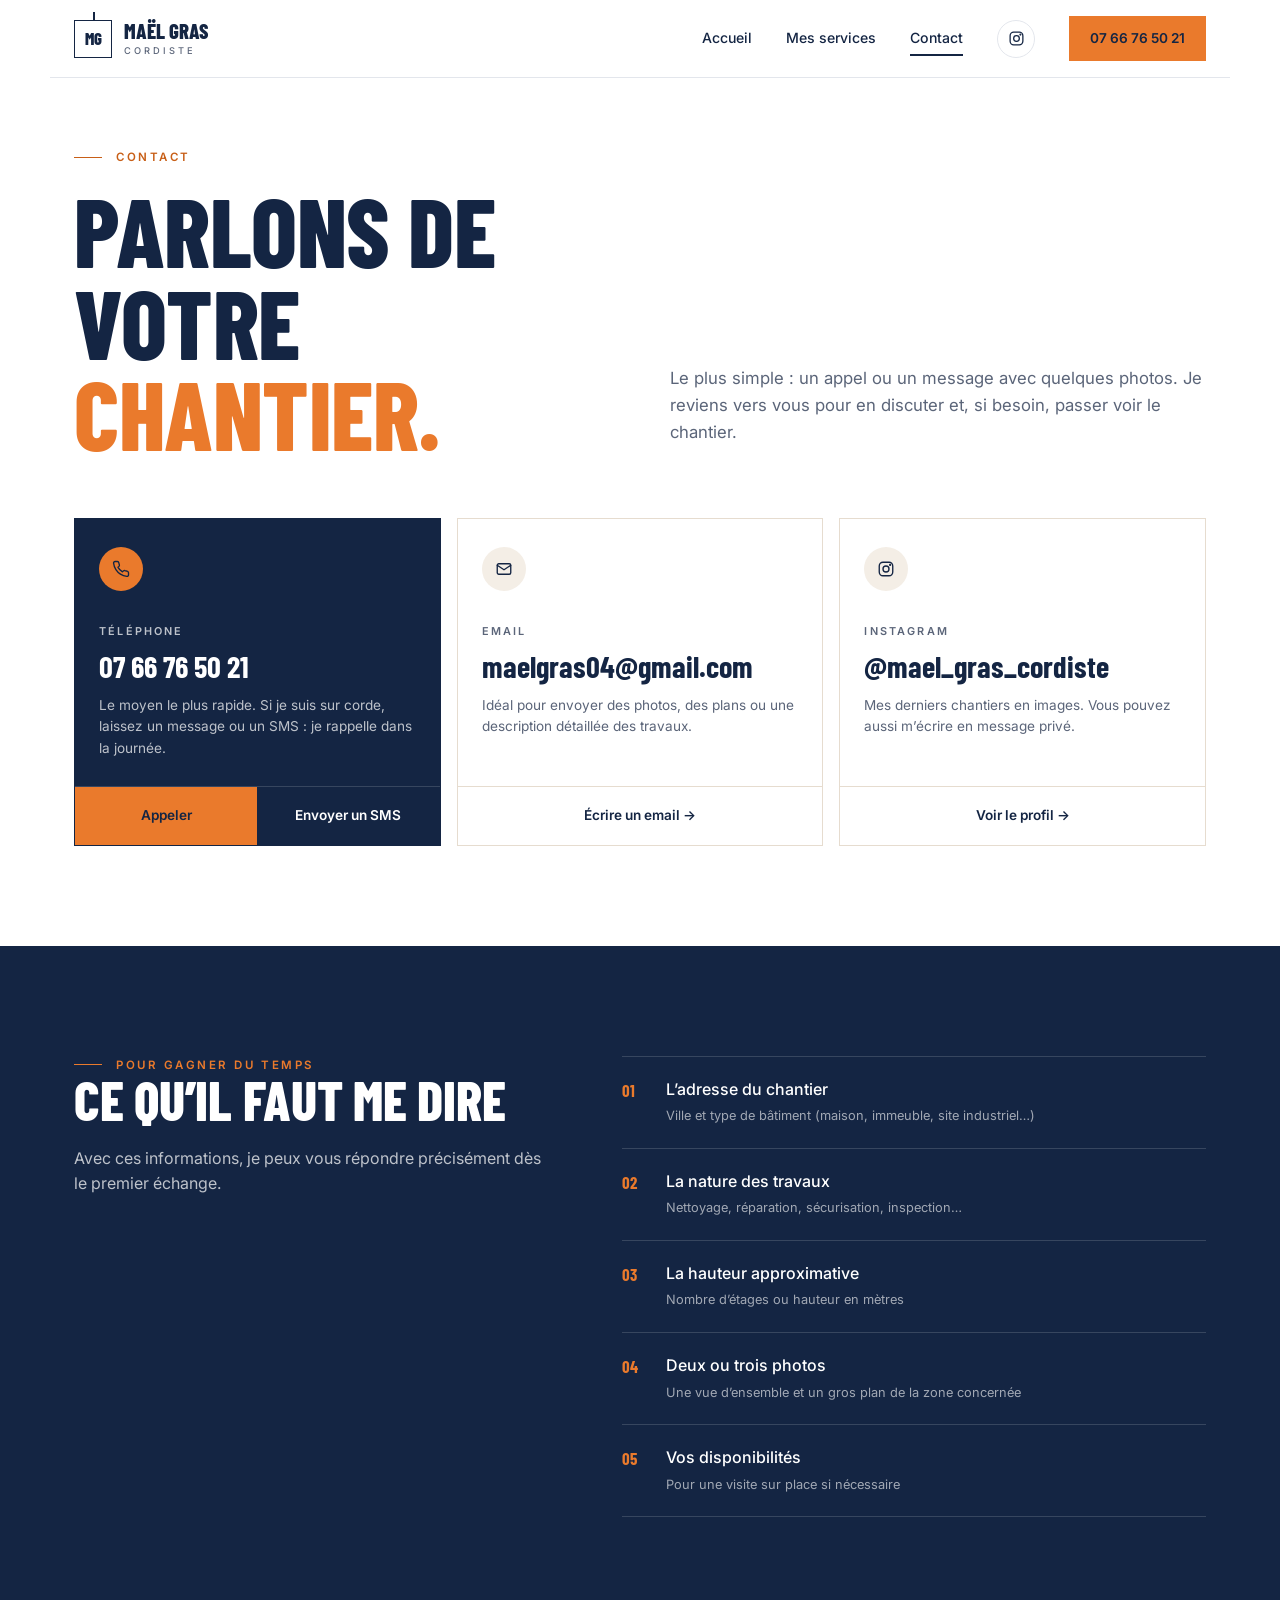
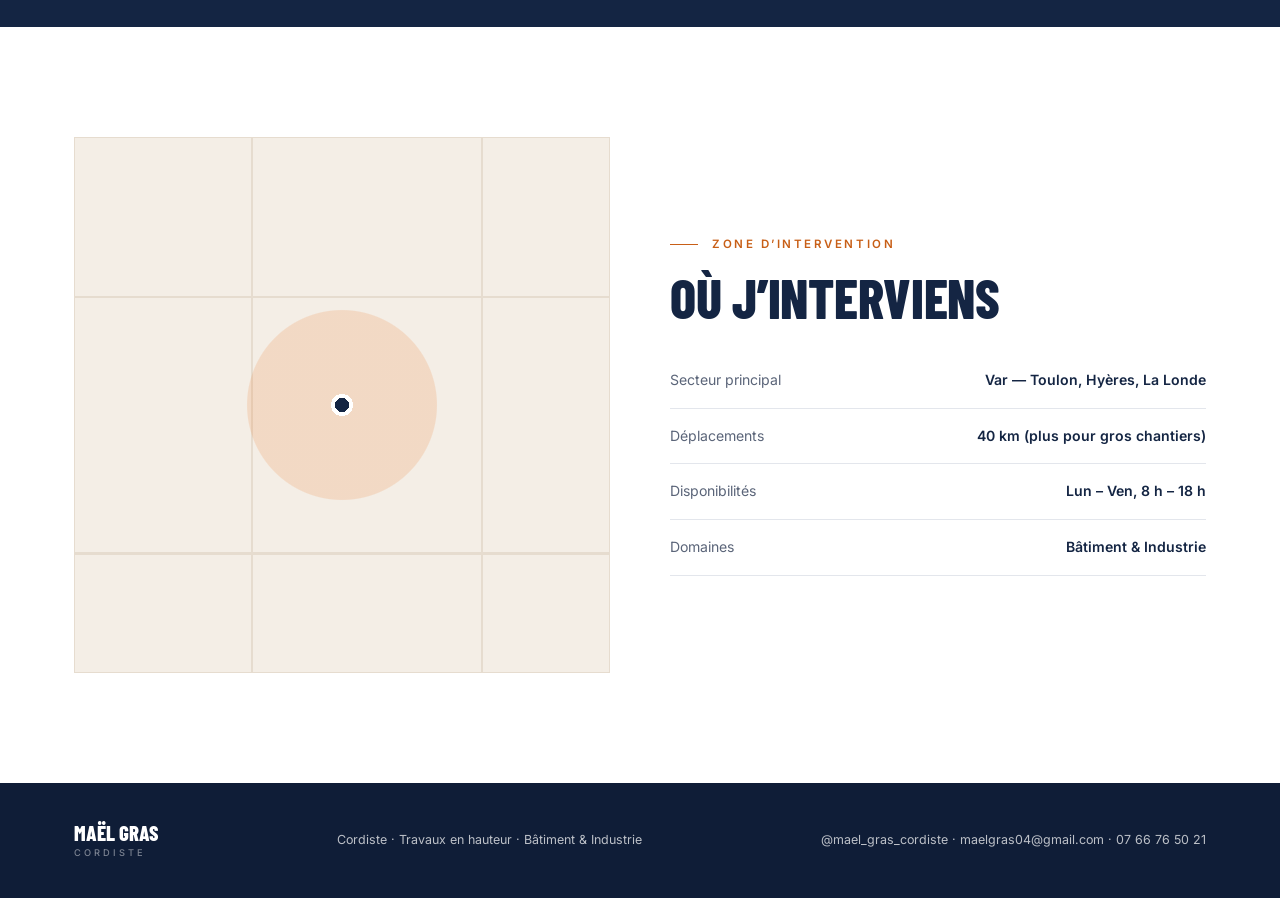
==== contact.html @ ba58cff7 "Site Maël Gras cordiste à partir de la maquette Accueil, 4 pages services, page contact. HTML/CSS/JS" ====
<!doctype html>
<html lang="fr">
<head>
  <meta charset="utf-8">
  <meta name="viewport" content="width=device-width, initial-scale=1">
  <title>Contact — Maël Gras, cordiste</title>
  <meta name="description" content="Contactez Maël Gras, cordiste : 07 66 76 50 21, maelgras04@gmail.com ou Instagram @mael_gras_cordiste. Envoyez quelques photos de votre chantier.">
  <meta name="theme-color" content="#142543">
  <link rel="icon" href="data:image/svg+xml,%3Csvg xmlns='http://www.w3.org/2000/svg' viewBox='0 0 64 64'%3E%3Crect width='64' height='64' fill='%23142543'/%3E%3Ctext x='32' y='43' font-family='Arial' font-weight='700' font-size='28' fill='%23ea7a2c' text-anchor='middle'%3EMG%3C/text%3E%3C/svg%3E">
  <link rel="preconnect" href="https://fonts.googleapis.com">
  <link rel="preconnect" href="https://fonts.gstatic.com" crossorigin>
  <link href="https://fonts.googleapis.com/css2?family=Barlow+Condensed:wght@700;800&amp;family=Inter:wght@400;500;600;700&amp;display=swap" rel="stylesheet">
  <link rel="stylesheet" href="assets/css/style.css">
</head>
<body>

<header class="site-header">
  <div class="wrap">
    <a class="brand" href="index.html" aria-label="Maël Gras, cordiste — accueil">
      <span class="brand-mark">MG</span>
      <span class="brand-name">Maël Gras<small>CORDISTE</small></span>
    </a>
    <button class="menu-toggle" type="button" aria-label="Ouvrir le menu" aria-expanded="false" aria-controls="main-nav"><svg viewBox="0 0 24 24" fill="none" stroke="currentColor" stroke-width="2" stroke-linecap="round" aria-hidden="true"><path d="M4 7h16M4 12h16M4 17h16"/></svg></button>
    <nav class="main-nav" id="main-nav" aria-label="Navigation principale">
      <a class="nav-link" href="index.html">Accueil</a>
      <a class="nav-link" href="index.html#services">Mes services</a>
      <a class="nav-link" href="contact.html" aria-current="page">Contact</a>
      <a class="icon-btn" href="https://www.instagram.com/mael_gras_cordiste/" target="_blank" rel="noopener" aria-label="Instagram @mael_gras_cordiste"><svg viewBox="0 0 24 24" fill="none" stroke="currentColor" stroke-width="1.8" stroke-linecap="round" stroke-linejoin="round" aria-hidden="true"><rect x="3" y="3" width="18" height="18" rx="5"/><circle cx="12" cy="12" r="4"/><circle cx="17.5" cy="6.5" r=".6" fill="currentColor"/></svg></a>
      <a class="btn btn-primary" href="tel:+33766765021">07 66 76 50 21</a>
    </nav>
  </div>
</header>

<main>
  <section class="contact-hero">
    <div class="wrap">
      <div>
        <p class="eyebrow">Contact</p>
        <h1>Parlons de<br>votre<br><span class="accent">chantier.</span></h1>
      </div>
      <p class="lead">Le plus simple : un appel ou un message avec quelques photos. Je reviens vers vous pour en discuter et, si besoin, passer voir le chantier.</p>
    </div>
  </section>

  <div class="wrap contact-cards">
    <article class="contact-card featured">
      <div class="body">
        <span class="ico"><svg viewBox="0 0 24 24" fill="none" stroke="currentColor" stroke-width="1.8" stroke-linecap="round" stroke-linejoin="round" aria-hidden="true"><path d="M22 16.9v3a2 2 0 0 1-2.2 2 19.8 19.8 0 0 1-8.6-3.1 19.5 19.5 0 0 1-6-6A19.8 19.8 0 0 1 2.1 4.2 2 2 0 0 1 4.1 2h3a2 2 0 0 1 2 1.7c.1.9.4 1.8.7 2.7a2 2 0 0 1-.5 2.1L8 9.8a16 16 0 0 0 6 6l1.3-1.3a2 2 0 0 1 2.1-.4c.9.3 1.8.6 2.7.7a2 2 0 0 1 1.7 2z"/></svg></span>
        <span class="label">Téléphone</span>
        <a class="value" href="tel:+33766765021">07 66 76 50 21</a>
        <p>Le moyen le plus rapide. Si je suis sur corde, laissez un message ou un SMS : je rappelle dans la journée.</p>
      </div>
      <div class="actions">
        <a href="tel:+33766765021">Appeler</a>
        <a href="sms:+33766765021">Envoyer un SMS</a>
      </div>
    </article>
    <article class="contact-card">
      <div class="body">
        <span class="ico"><svg viewBox="0 0 24 24" fill="none" stroke="currentColor" stroke-width="1.8" stroke-linecap="round" stroke-linejoin="round" aria-hidden="true"><rect x="3" y="5" width="18" height="14" rx="2"/><path d="m3 7 9 6 9-6"/></svg></span>
        <span class="label">Email</span>
        <a class="value" href="mailto:maelgras04@gmail.com">maelgras04@gmail.com</a>
        <p>Idéal pour envoyer des photos, des plans ou une description détaillée des travaux.</p>
      </div>
      <div class="actions">
        <a href="mailto:maelgras04@gmail.com?subject=Demande%20de%20devis%20cordiste">Écrire un email →</a>
      </div>
    </article>
    <article class="contact-card">
      <div class="body">
        <span class="ico"><svg viewBox="0 0 24 24" fill="none" stroke="currentColor" stroke-width="1.8" stroke-linecap="round" stroke-linejoin="round" aria-hidden="true"><rect x="3" y="3" width="18" height="18" rx="5"/><circle cx="12" cy="12" r="4"/><circle cx="17.5" cy="6.5" r=".6" fill="currentColor"/></svg></span>
        <span class="label">Instagram</span>
        <a class="value" href="https://www.instagram.com/mael_gras_cordiste/" target="_blank" rel="noopener">@mael_gras_cordiste</a>
        <p>Mes derniers chantiers en images. Vous pouvez aussi m’écrire en message privé.</p>
      </div>
      <div class="actions">
        <a href="https://www.instagram.com/mael_gras_cordiste/" target="_blank" rel="noopener">Voir le profil →</a>
      </div>
    </article>
  </div>

  <section class="section bg-navy on-dark">
    <div class="wrap tips">
      <div>
        <p class="eyebrow">Pour gagner du temps</p>
        <h2>Ce qu’il faut me dire</h2>
        <p>Avec ces informations, je peux vous répondre précisément dès le premier échange.</p>
      </div>
      <ol>
          <li><span class="num">01</span><div><strong>L’adresse du chantier</strong><span>Ville et type de bâtiment (maison, immeuble, site industriel…)</span></div></li>
          <li><span class="num">02</span><div><strong>La nature des travaux</strong><span>Nettoyage, réparation, sécurisation, inspection…</span></div></li>
          <li><span class="num">03</span><div><strong>La hauteur approximative</strong><span>Nombre d’étages ou hauteur en mètres</span></div></li>
          <li><span class="num">04</span><div><strong>Deux ou trois photos</strong><span>Une vue d’ensemble et un gros plan de la zone concernée</span></div></li>
          <li><span class="num">05</span><div><strong>Vos disponibilités</strong><span>Pour une visite sur place si nécessaire</span></div></li>
      </ol>
    </div>
  </section>

  <section class="section">
    <div class="wrap zone">
      <div class="map">
        <iframe title="Carte de la zone d’intervention" loading="lazy" referrerpolicy="no-referrer-when-downgrade"
          src="https://maps.google.com/maps?q=Toulon%2C%20Var&amp;z=9&amp;output=embed"></iframe>
      </div>
      <div>
        <p class="eyebrow">Zone d’intervention</p>
        <h2>Où j’interviens</h2>
        <dl>
          <div><dt>Secteur principal</dt><dd>Var — Toulon, Hyères, La Londe</dd></div>
          <div><dt>Déplacements</dt><dd>40 km (plus pour gros chantiers)</dd></div>
          <div><dt>Disponibilités</dt><dd>Lun – Ven, 8 h – 18 h</dd></div>
          <div><dt>Domaines</dt><dd>Bâtiment &amp; Industrie</dd></div>
        </dl>
      </div>
    </div>
  </section>
</main>

<footer class="site-footer">
  <div class="wrap">
    <a class="brand-name" href="index.html" style="text-decoration:none">Maël Gras<small>CORDISTE</small></a>
    <span>Cordiste · Travaux en hauteur · Bâtiment &amp; Industrie</span>
    <span>
      <a href="https://www.instagram.com/mael_gras_cordiste/" target="_blank" rel="noopener">@mael_gras_cordiste</a> ·
      <a href="mailto:maelgras04@gmail.com">maelgras04@gmail.com</a> ·
      <a href="tel:+33766765021">07 66 76 50 21</a>
    </span>
  </div>
</footer>

<script src="assets/js/main.js"></script>
</body>
</html>
---- assets/css/style.css ----
/* ==========================================================
   Maël Gras — Cordiste
   Feuille de style commune à toutes les pages
   ========================================================== */

:root {
  --navy: #142543;
  --navy-2: #1a2e50;
  --navy-3: #0f1d37;
  --orange: #ea7a2c;
  --orange-dark: #c85f17;
  --beige: #f4eee6;
  --beige-line: #e6dccf;
  --white: #ffffff;
  --text: #142543;
  --muted: #5b6579;
  --line: #e3e6ec;

  --font-title: "Barlow Condensed", "Arial Narrow", sans-serif;
  --font-body: "Inter", system-ui, -apple-system, "Segoe UI", Roboto, Arial, sans-serif;

  --wrap: 1180px;
  --gutter: 24px;
}

*, *::before, *::after { box-sizing: border-box; }

html { scroll-behavior: smooth; }

body {
  margin: 0;
  font-family: var(--font-body);
  font-size: 16px;
  line-height: 1.6;
  color: var(--text);
  background: var(--white);
  -webkit-font-smoothing: antialiased;
}

img { max-width: 100%; display: block; }
a { color: inherit; }

.wrap {
  max-width: var(--wrap);
  margin: 0 auto;
  padding: 0 var(--gutter);
}

/* ---------- Typo ---------- */

.display,
h1, h2, h3 {
  font-family: var(--font-title);
  font-weight: 800;
  text-transform: uppercase;
  line-height: 0.95;
  letter-spacing: -0.005em;
  margin: 0;
  color: var(--navy);
}

h1 { font-size: clamp(3rem, 7.5vw, 6.2rem); }
h2 { font-size: clamp(2.2rem, 4.6vw, 3.4rem); }
h3 { font-size: 1.45rem; font-weight: 700; line-height: 1.1; }

.accent { color: var(--orange); }

.eyebrow {
  display: flex;
  align-items: center;
  gap: 14px;
  margin: 0 0 18px;
  font-size: 0.72rem;
  font-weight: 600;
  letter-spacing: 0.22em;
  text-transform: uppercase;
  color: var(--orange-dark);
}
.eyebrow::before {
  content: "";
  width: 28px;
  height: 1px;
  background: currentColor;
}
.eyebrow.center { justify-content: center; }
.on-dark .eyebrow { color: var(--orange); }

.lead {
  font-size: 1.05rem;
  color: var(--muted);
  max-width: 34em;
}

/* ---------- Boutons ---------- */

.btn {
  display: inline-flex;
  align-items: center;
  justify-content: center;
  gap: 10px;
  padding: 15px 26px;
  font-family: var(--font-body);
  font-size: 0.9rem;
  font-weight: 600;
  text-decoration: none;
  border: 1.5px solid transparent;
  cursor: pointer;
  transition: background .2s, color .2s, border-color .2s, transform .2s;
}
.btn:hover { transform: translateY(-1px); }
.btn svg { width: 16px; height: 16px; flex: none; }

.btn-primary { background: var(--orange); color: var(--navy); }
.btn-primary:hover { background: var(--orange-dark); color: var(--white); }

.btn-outline { border-color: var(--navy); color: var(--navy); background: transparent; }
.btn-outline:hover { background: var(--navy); color: var(--white); }

.btn-navy { background: var(--navy); color: var(--white); }
.btn-navy:hover { background: var(--navy-3); }

.btn-row { display: flex; flex-wrap: wrap; gap: 14px; }

/* ---------- En-tête ---------- */

.site-header {
  position: sticky;
  top: 0;
  z-index: 50;
  background: rgba(255, 255, 255, 0.96);
  backdrop-filter: blur(8px);
}
.site-header .wrap {
  display: flex;
  align-items: center;
  justify-content: space-between;
  gap: 24px;
  height: 78px;
  border-bottom: 1px solid var(--line);
}

.brand {
  display: flex;
  align-items: center;
  gap: 12px;
  text-decoration: none;
}
.brand-mark {
  position: relative;
  display: grid;
  place-items: center;
  width: 38px;
  height: 38px;
  border: 1.5px solid var(--navy);
  font-family: var(--font-title);
  font-weight: 800;
  font-size: 1.05rem;
  color: var(--navy);
}
.brand-mark::before { /* la corde */
  content: "";
  position: absolute;
  top: -9px;
  left: 50%;
  width: 1.5px;
  height: 9px;
  background: var(--navy);
}
.brand-name {
  display: flex;
  flex-direction: column;
  font-family: var(--font-title);
  font-weight: 800;
  font-size: 1.3rem;
  line-height: 1;
  text-transform: uppercase;
  color: var(--navy);
}
.brand-name small {
  font-family: var(--font-body);
  font-size: 0.58rem;
  font-weight: 500;
  letter-spacing: 0.32em;
  color: var(--muted);
  margin-top: 4px;
}

.main-nav {
  display: flex;
  align-items: center;
  gap: 34px;
}
.main-nav a.nav-link {
  position: relative;
  font-size: 0.88rem;
  font-weight: 500;
  text-decoration: none;
  padding: 6px 0;
}
.main-nav a.nav-link::after {
  content: "";
  position: absolute;
  left: 0; right: 0; bottom: 0;
  height: 1.5px;
  background: var(--navy);
  transform: scaleX(0);
  transition: transform .2s;
}
.main-nav a.nav-link:hover::after,
.main-nav a.nav-link[aria-current="page"]::after { transform: scaleX(1); }

.icon-btn {
  display: grid;
  place-items: center;
  width: 38px;
  height: 38px;
  border: 1px solid var(--line);
  border-radius: 50%;
  color: var(--navy);
  transition: background .2s, color .2s;
}
.icon-btn:hover { background: var(--navy); color: var(--white); }
.icon-btn svg { width: 17px; height: 17px; }

.main-nav .btn { padding: 11px 20px; font-size: 0.85rem; }

.menu-toggle {
  display: none;
  width: 44px;
  height: 44px;
  border: 1px solid var(--line);
  background: var(--white);
  cursor: pointer;
  color: var(--navy);
}
.menu-toggle svg { width: 22px; height: 22px; }

/* ---------- Sections ---------- */

.section { padding: 110px 0; }
.section.tight { padding: 80px 0; }
.bg-beige { background: var(--beige); }
.bg-navy { background: var(--navy); color: var(--white); }
.bg-navy h2, .bg-navy h3 { color: var(--white); }
.bg-orange { background: var(--orange); }

.section-head {
  display: flex;
  align-items: flex-end;
  justify-content: space-between;
  gap: 32px;
  flex-wrap: wrap;
  margin-bottom: 52px;
}
.section-head p:not(.eyebrow) { margin: 0; max-width: 22em; color: var(--muted); }

.note {
  font-size: 0.72rem;
  font-weight: 600;
  color: var(--orange-dark);
}

/* ---------- Photos / emplacements ---------- */

.media {
  position: relative;
  overflow: hidden;
  background:
    repeating-linear-gradient(135deg, rgba(255,255,255,.035) 0 2px, transparent 2px 22px),
    var(--navy-2);
}
.media img {
  width: 100%;
  height: 100%;
  object-fit: cover;
}
.media.sunset {
  background:
    repeating-linear-gradient(135deg, rgba(255,255,255,.035) 0 2px, transparent 2px 22px),
    linear-gradient(170deg, #172947 0%, #2c3f63 40%, #9b7a7a 66%, #ea7a2c 100%);
}
.media .tag {
  position: absolute;
  left: 14px;
  bottom: 14px;
  padding: 6px 10px;
  background: rgba(15, 29, 55, 0.88);
  color: var(--white);
  font-size: 0.62rem;
  font-weight: 600;
  letter-spacing: 0.18em;
  text-transform: uppercase;
}
.media.sunset .tag { background: rgba(120, 60, 20, 0.75); }

/* ---------- Accueil : hero ---------- */

.hero { padding: 70px 0 100px; }
.hero .wrap {
  display: grid;
  grid-template-columns: 1.15fr 0.85fr;
  gap: 60px;
  align-items: center;
}
.hero h1 { margin-bottom: 28px; }
.hero .lead { margin: 0 0 36px; }
.hero .media { aspect-ratio: 4 / 5; }

.proofs {
  display: grid;
  grid-template-columns: repeat(3, auto);
  justify-content: start;
  gap: 48px;
  margin-top: 40px;
  padding-top: 26px;
  border-top: 1px solid var(--beige-line);
}
.proofs strong {
  display: block;
  font-family: var(--font-title);
  font-weight: 700;
  font-size: 1.25rem;
  line-height: 1;
}
.proofs span { font-size: 0.75rem; color: var(--muted); }

/* ---------- Accueil : cartes services ---------- */

.services-grid {
  display: grid;
  grid-template-columns: repeat(4, 1fr);
  gap: 18px;
}
.service-card {
  display: flex;
  flex-direction: column;
  background: var(--white);
  text-decoration: none;
  transition: transform .25s, box-shadow .25s;
}
.service-card:hover {
  transform: translateY(-4px);
  box-shadow: 0 18px 40px rgba(20, 37, 67, 0.12);
}
.service-card .media { aspect-ratio: 1 / 1.08; }
.service-card .body {
  display: flex;
  flex-direction: column;
  flex: 1;
  padding: 26px 22px 22px;
}
.num {
  font-family: var(--font-title);
  font-weight: 700;
  font-size: 0.95rem;
  color: var(--orange-dark);
  margin-bottom: 10px;
}
.service-card h3 { margin-bottom: 12px; }
.service-card p { margin: 0 0 24px; font-size: 0.85rem; color: var(--muted); line-height: 1.55; }
.service-card .more {
  margin-top: auto;
  padding-top: 16px;
  border-top: 1px solid var(--line);
  font-size: 0.82rem;
  font-weight: 600;
}
.service-card:hover .more { color: var(--orange-dark); }

/* ---------- Accueil : avis (bandeau défilant) ---------- */

.reviews-head {
  display: flex;
  align-items: center;
  justify-content: space-between;
  gap: 24px;
  flex-wrap: wrap;
  margin-bottom: 48px;
}
.marquee {
  overflow: hidden;
  -webkit-mask-image: linear-gradient(90deg, transparent, #000 6%, #000 94%, transparent);
          mask-image: linear-gradient(90deg, transparent, #000 6%, #000 94%, transparent);
}
.marquee-track {
  display: flex;
  gap: 24px;
  width: max-content;
  animation: marquee 45s linear infinite;
}
.marquee:hover .marquee-track,
.marquee:focus-within .marquee-track { animation-play-state: paused; }
@keyframes marquee {
  to { transform: translateX(calc(-50% - 12px)); }
}
.review {
  margin: 0;
  width: 380px;
  flex: none;
  padding: 30px 28px;
  background: var(--navy-2);
  border: 1px solid rgba(255, 255, 255, 0.08);
}
.stars { color: var(--orange); letter-spacing: 3px; font-size: 0.95rem; }
.review blockquote {
  margin: 14px 0 22px;
  font-size: 0.95rem;
  line-height: 1.6;
  color: rgba(255, 255, 255, 0.92);
}
.review footer {
  display: flex;
  align-items: center;
  gap: 12px;
  font-size: 0.78rem;
  color: rgba(255, 255, 255, 0.6);
}
.avatar {
  width: 34px;
  height: 34px;
  border-radius: 50%;
  background: #2b4170;
  display: grid;
  place-items: center;
  font-weight: 600;
  color: var(--white);
  font-size: 0.8rem;
}

/* ---------- Bloc CTA centré ---------- */

.cta-center { text-align: center; }
.cta-center h2 { font-size: clamp(2.6rem, 6vw, 4.6rem); margin-bottom: 22px; }
.cta-center p { margin: 0 auto 36px; max-width: 30em; color: var(--muted); }
.cta-center .btn-row { justify-content: center; }

/* ---------- Pages services ---------- */

.breadcrumb {
  padding: 18px 0 0;
  font-size: 0.75rem;
  color: var(--muted);
}
.breadcrumb a { text-decoration: none; }
.breadcrumb a:hover { text-decoration: underline; }
.breadcrumb strong { color: var(--navy); font-weight: 600; }

.service-hero { padding: 40px 0 90px; }
.service-hero .wrap {
  display: grid;
  grid-template-columns: 1fr 1fr;
  gap: 60px;
  align-items: center;
}
.service-hero .kicker {
  font-family: var(--font-title);
  font-weight: 700;
  font-size: 1.05rem;
  color: var(--orange-dark);
  margin-bottom: 18px;
}
.service-hero h1 { font-size: clamp(3rem, 6.4vw, 5.2rem); margin-bottom: 26px; }
.service-hero .lead { margin: 0 0 34px; }
.service-hero .media { aspect-ratio: 1 / 1.1; }

.checklist {
  display: grid;
  grid-template-columns: repeat(3, 1fr);
  margin: 0;
  padding: 0;
  list-style: none;
  background: var(--white);
  border: 1px solid var(--beige-line);
}
.checklist li {
  display: flex;
  align-items: center;
  gap: 14px;
  padding: 22px 24px;
  font-size: 0.9rem;
  font-weight: 500;
  border-bottom: 1px solid var(--beige-line);
}
.checklist li:nth-last-child(-n+3) { border-bottom: 0; }
.check {
  flex: none;
  display: grid;
  place-items: center;
  width: 22px;
  height: 22px;
  border-radius: 50%;
  background: var(--orange);
  color: var(--navy);
}
.check svg { width: 12px; height: 12px; }

.steps {
  display: grid;
  grid-template-columns: repeat(4, 1fr);
  gap: 20px;
  margin: 0;
  padding: 0;
  list-style: none;
}
.steps li {
  padding-top: 22px;
  border-top: 1px solid rgba(255, 255, 255, 0.18);
}
.steps li:first-child { border-top: 2px solid var(--orange); }
.steps .num { color: var(--orange); }
.steps h3 { font-size: 1.3rem; margin-bottom: 10px; }
.steps p { margin: 0; font-size: 0.85rem; color: rgba(255, 255, 255, 0.7); }

.gallery {
  display: grid;
  grid-template-columns: 2fr 1fr 1fr;
  grid-template-rows: 1fr 1fr;
  gap: 10px;
  aspect-ratio: 2 / 1;
}
.gallery .media { cursor: zoom-in; border: 0; padding: 0; width: 100%; height: 100%; }
.gallery .media:focus-visible { outline: 3px solid var(--orange); outline-offset: 2px; }
.gallery .main { grid-row: 1 / 3; }
.gallery .before-after {
  grid-column: 2 / 4;
  display: grid;
  grid-template-columns: 1fr 1fr;
}
.gallery .before-after .media.before { background-color: #34445f; }

.cta-band { padding: 60px 0; }
.cta-band .wrap {
  display: flex;
  align-items: center;
  justify-content: space-between;
  gap: 24px;
  flex-wrap: wrap;
}
.cta-band h2 { font-size: clamp(2rem, 4.4vw, 3.2rem); }
.cta-band .btn-outline { border-color: var(--navy); }

.other-services {
  display: grid;
  grid-template-columns: repeat(3, 1fr);
  gap: 16px;
}
.other-services a {
  display: flex;
  align-items: center;
  justify-content: space-between;
  gap: 16px;
  padding: 26px 24px;
  border: 1px solid var(--beige-line);
  font-family: var(--font-title);
  font-weight: 700;
  font-size: 1.3rem;
  text-transform: uppercase;
  line-height: 1.05;
  text-decoration: none;
  transition: background .2s, color .2s, border-color .2s;
}
.other-services a:hover { background: var(--navy); color: var(--white); border-color: var(--navy); }

/* ---------- Page contact ---------- */

.contact-hero { padding: 70px 0 60px; }
.contact-hero .wrap {
  display: grid;
  grid-template-columns: 1fr 1fr;
  gap: 60px;
  align-items: end;
}
.contact-hero .lead { margin: 0 0 12px; }

.contact-cards {
  display: grid;
  grid-template-columns: repeat(3, 1fr);
  gap: 16px;
  padding-bottom: 100px;
}
.contact-card {
  display: flex;
  flex-direction: column;
  border: 1px solid var(--beige-line);
}
.contact-card .body { padding: 28px 24px 26px; flex: 1; }
.contact-card .ico {
  display: grid;
  place-items: center;
  width: 44px;
  height: 44px;
  margin-bottom: 26px;
  border-radius: 50%;
  background: var(--beige);
  color: var(--navy);
}
.contact-card .ico svg { width: 18px; height: 18px; }
.contact-card .label {
  font-size: 0.68rem;
  font-weight: 600;
  letter-spacing: 0.2em;
  text-transform: uppercase;
  color: var(--muted);
}
.contact-card .value {
  display: block;
  margin: 8px 0 12px;
  font-family: var(--font-title);
  font-weight: 700;
  font-size: 1.9rem;
  line-height: 1.05;
  text-decoration: none;
  overflow-wrap: anywhere;
}
.contact-card p { margin: 0; font-size: 0.85rem; color: var(--muted); }
.contact-card .actions {
  display: flex;
  border-top: 1px solid var(--beige-line);
}
.contact-card .actions a {
  flex: 1;
  padding: 18px 12px;
  text-align: center;
  font-size: 0.85rem;
  font-weight: 600;
  text-decoration: none;
  transition: background .2s, color .2s;
}
.contact-card .actions a:hover { background: var(--beige); }

.contact-card.featured { background: var(--navy); border-color: var(--navy); color: var(--white); }
.contact-card.featured .ico { background: var(--orange); }
.contact-card.featured .label,
.contact-card.featured p { color: rgba(255, 255, 255, 0.72); }
.contact-card.featured .actions { border-top-color: rgba(255, 255, 255, 0.15); }
.contact-card.featured .actions a:first-child { background: var(--orange); color: var(--navy); }
.contact-card.featured .actions a:first-child:hover { background: var(--orange-dark); color: var(--white); }
.contact-card.featured .actions a:last-child:hover { background: var(--navy-3); }

.tips {
  display: grid;
  grid-template-columns: 0.8fr 1fr;
  gap: 80px;
}
.tips h2 { margin-bottom: 20px; }
.tips > div > p { margin: 0; color: rgba(255, 255, 255, 0.72); }
.tips ol { margin: 0; padding: 0; list-style: none; border-top: 1px solid rgba(255, 255, 255, 0.15); }
.tips li {
  display: grid;
  grid-template-columns: 44px 1fr;
  padding: 20px 0;
  border-bottom: 1px solid rgba(255, 255, 255, 0.15);
}
.tips li .num { margin: 0; color: var(--orange); font-size: 1.05rem; }
.tips li strong { display: block; font-weight: 500; }
.tips li span { font-size: 0.8rem; color: rgba(255, 255, 255, 0.6); }

.zone {
  display: grid;
  grid-template-columns: 1fr 1fr;
  gap: 60px;
  align-items: center;
}
.map {
  position: relative;
  aspect-ratio: 1 / 1;
  background:
    radial-gradient(circle at 50% 50%, var(--navy) 0 7px, #fff 7px 11px, transparent 11px),
    radial-gradient(circle at 50% 50%, rgba(234,122,44,.18) 0 25%, transparent 25.3%),
    linear-gradient(90deg, transparent 33%, var(--beige-line) 33% 33.4%, transparent 33.4% 76%, var(--beige-line) 76% 76.4%, transparent 76.4%),
    linear-gradient(0deg, transparent 22%, var(--beige-line) 22% 22.4%, transparent 22.4% 70%, var(--beige-line) 70% 70.4%, transparent 70.4%),
    var(--beige);
  border: 1px solid var(--beige-line);
  overflow: hidden;
}
.map iframe {
  position: absolute;
  inset: 0;
  width: 100%;
  height: 100%;
  border: 0;
  filter: saturate(0.6);
}
.zone h2 { margin-bottom: 30px; }
.zone dl { margin: 0; }
.zone dl div {
  display: flex;
  justify-content: space-between;
  gap: 20px;
  padding: 16px 0;
  border-bottom: 1px solid var(--line);
  font-size: 0.88rem;
}
.zone dt { color: var(--muted); }
.zone dd { margin: 0; font-weight: 600; text-align: right; }

/* ---------- Pied de page ---------- */

.site-footer { background: var(--navy-3); color: rgba(255, 255, 255, 0.72); padding: 40px 0; }
.site-footer .wrap {
  display: flex;
  align-items: center;
  justify-content: space-between;
  gap: 24px;
  flex-wrap: wrap;
  font-size: 0.78rem;
}
.site-footer .brand-name { color: var(--white); }
.site-footer .brand-name small { color: rgba(255, 255, 255, 0.45); }
.site-footer a { text-decoration: none; }
.site-footer a:hover { color: var(--white); text-decoration: underline; }

/* ---------- Visionneuse plein écran ---------- */

.lightbox {
  position: fixed;
  inset: 0;
  z-index: 100;
  display: none;
  align-items: center;
  justify-content: center;
  padding: 40px;
  background: rgba(10, 18, 34, 0.94);
}
.lightbox.open { display: flex; }
.lightbox-stage {
  width: min(1100px, 100%);
  aspect-ratio: 3 / 2;
  max-height: 85vh;
}
.lightbox-stage .media { width: 100%; height: 100%; }
.lightbox-stage img { width: 100%; height: 100%; object-fit: contain; background: #000; }
.lightbox-close {
  position: absolute;
  top: 18px;
  right: 18px;
  width: 46px;
  height: 46px;
  border: 1px solid rgba(255, 255, 255, 0.3);
  border-radius: 50%;
  background: transparent;
  color: var(--white);
  font-size: 1.6rem;
  line-height: 1;
  cursor: pointer;
}

/* ---------- Responsive ---------- */

@media (max-width: 1024px) {
  .services-grid { grid-template-columns: repeat(2, 1fr); }
  .steps { grid-template-columns: repeat(2, 1fr); row-gap: 36px; }
}

@media (max-width: 860px) {
  :root { --gutter: 20px; }
  .section { padding: 80px 0; }

  .menu-toggle { display: grid; place-items: center; }
  .main-nav {
    position: absolute;
    top: 78px;
    left: 0;
    right: 0;
    flex-direction: column;
    align-items: stretch;
    gap: 0;
    padding: 8px var(--gutter) 24px;
    background: var(--white);
    border-bottom: 1px solid var(--line);
    box-shadow: 0 20px 30px rgba(20, 37, 67, 0.08);
    display: none;
  }
  .main-nav.open { display: flex; }
  .main-nav a.nav-link { padding: 14px 0; border-bottom: 1px solid var(--line); }
  .main-nav a.nav-link::after { display: none; }
  .main-nav .icon-btn { margin: 16px 0; }
  .main-nav .btn { padding: 15px 20px; }

  .hero .wrap,
  .service-hero .wrap,
  .contact-hero .wrap,
  .tips,
  .zone { grid-template-columns: 1fr; gap: 40px; }
  .hero .media { aspect-ratio: 4 / 3; }
  .service-hero .media { aspect-ratio: 4 / 3; }

  .checklist { grid-template-columns: 1fr 1fr; }
  .checklist li:nth-last-child(-n+3) { border-bottom: 1px solid var(--beige-line); }
  .checklist li:nth-last-child(-n+2) { border-bottom: 0; }

  .gallery {
    grid-template-columns: 1fr 1fr;
    grid-template-rows: none;
    aspect-ratio: auto;
  }
  .gallery .main { grid-row: auto; grid-column: 1 / 3; aspect-ratio: 4 / 3; }
  .gallery > .media:not(.main) { aspect-ratio: 1 / 1; }
  .gallery .before-after { grid-column: 1 / 3; aspect-ratio: 2 / 1; }

  .other-services,
  .contact-cards { grid-template-columns: 1fr; }
}

@media (max-width: 560px) {
  .services-grid,
  .steps,
  .checklist { grid-template-columns: 1fr; }
  .service-card .media { aspect-ratio: 16 / 10; }
  .checklist li { border-bottom: 1px solid var(--beige-line) !important; }
  .checklist li:last-child { border-bottom: 0 !important; }
  .proofs { grid-template-columns: 1fr 1fr; gap: 22px; }
  .review { width: 300px; }
  .btn-row .btn { flex: 1 1 auto; }
  .site-footer .wrap { flex-direction: column; align-items: flex-start; }
  .lightbox { padding: 16px; }
}

@media (prefers-reduced-motion: reduce) {
  html { scroll-behavior: auto; }
  .marquee-track { animation: none; }
  .marquee { overflow-x: auto; }
}
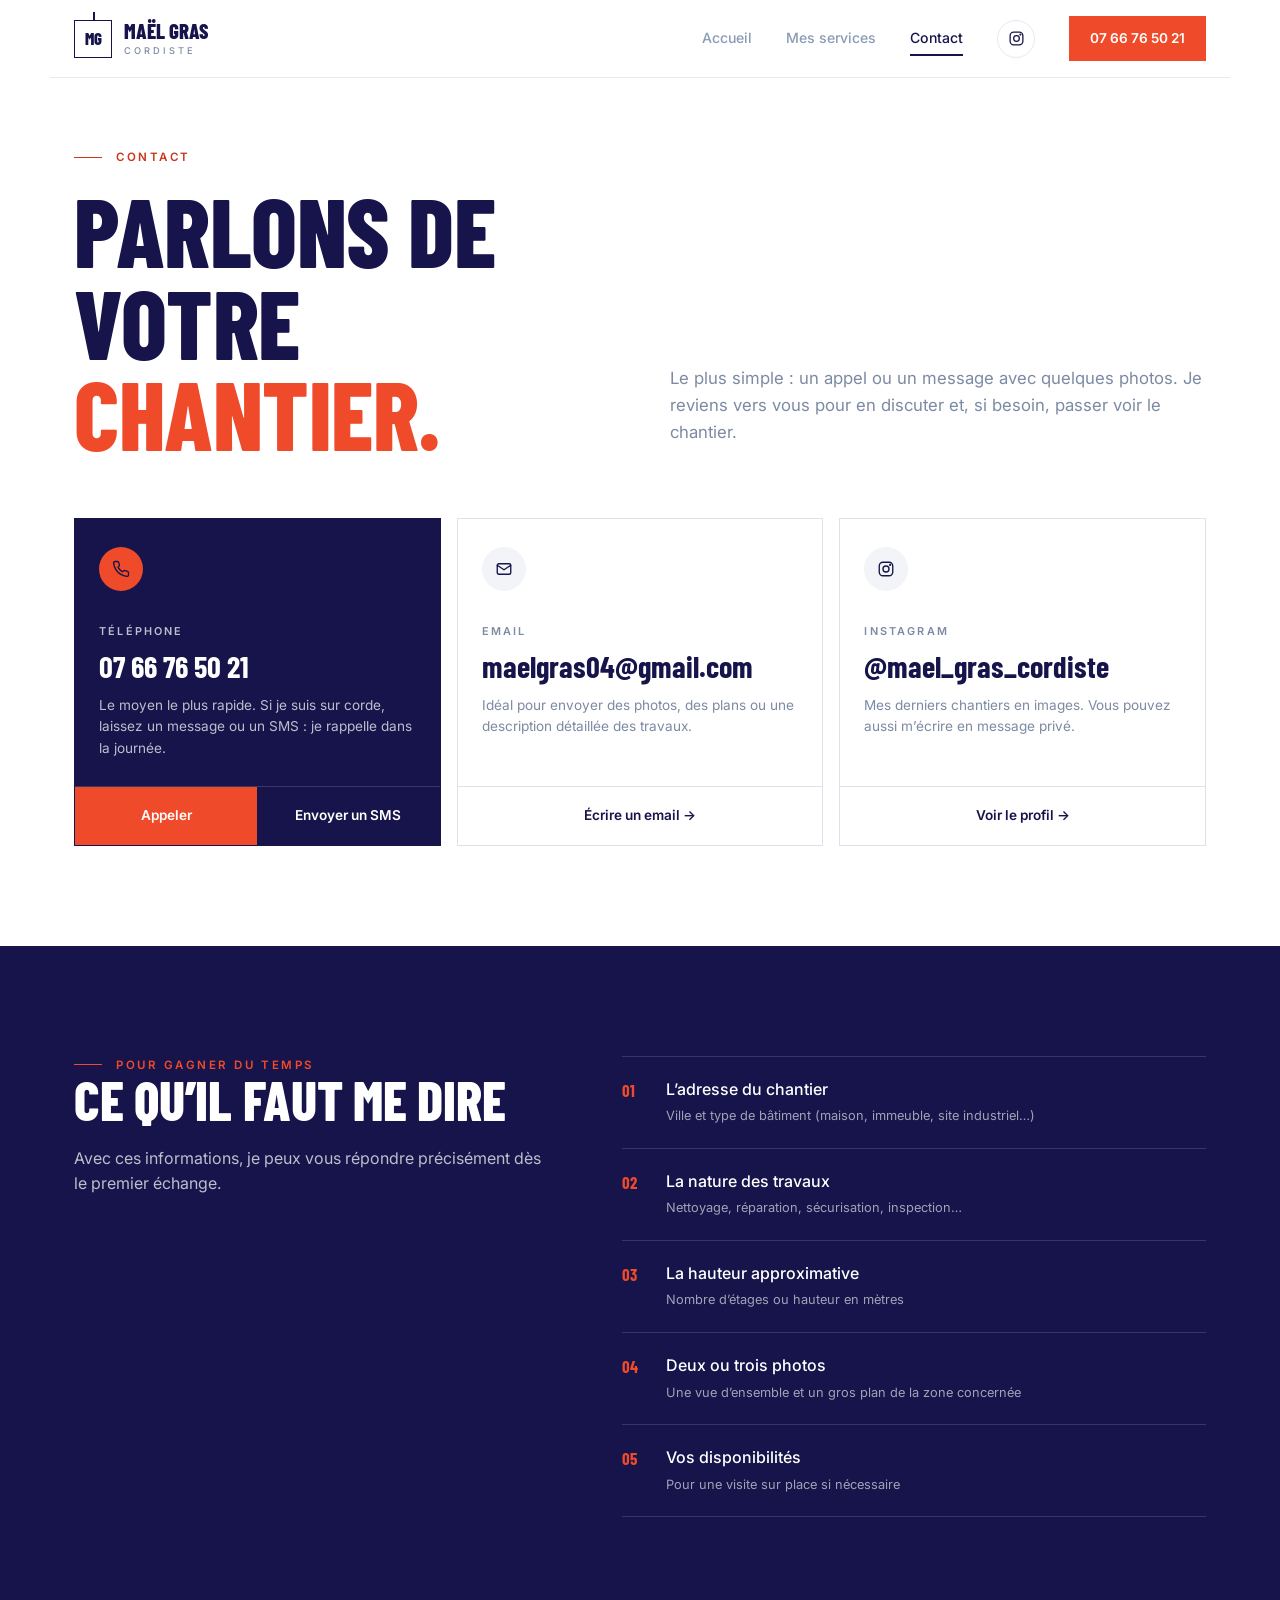
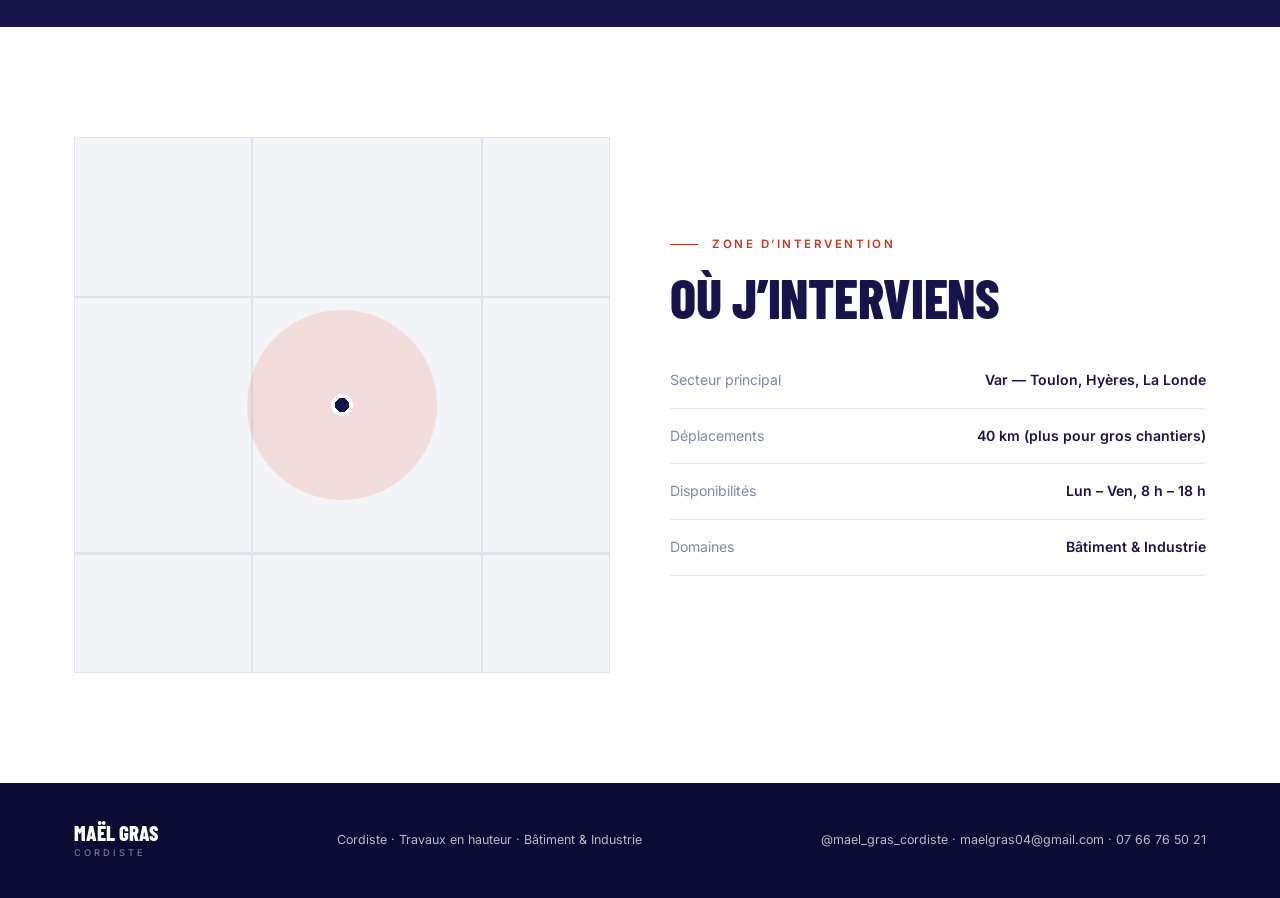
==== commit 9b446d00: "Nouvelles couleurs : bleu nuit, rouge-orangé et fonds gris-bleu clairs Co-Authored-By: Claude Opus 5" ====
--- a/contact.html
+++ b/contact.html
@@ -5,8 +5,8 @@
   <meta name="viewport" content="width=device-width, initial-scale=1">
   <title>Contact — Maël Gras, cordiste</title>
   <meta name="description" content="Contactez Maël Gras, cordiste : 07 66 76 50 21, maelgras04@gmail.com ou Instagram @mael_gras_cordiste. Envoyez quelques photos de votre chantier.">
-  <meta name="theme-color" content="#142543">
-  <link rel="icon" href="data:image/svg+xml,%3Csvg xmlns='http://www.w3.org/2000/svg' viewBox='0 0 64 64'%3E%3Crect width='64' height='64' fill='%23142543'/%3E%3Ctext x='32' y='43' font-family='Arial' font-weight='700' font-size='28' fill='%23ea7a2c' text-anchor='middle'%3EMG%3C/text%3E%3C/svg%3E">
+  <meta name="theme-color" content="#16144a">
+  <link rel="icon" href="data:image/svg+xml,%3Csvg xmlns='http://www.w3.org/2000/svg' viewBox='0 0 64 64'%3E%3Crect width='64' height='64' fill='%2316144a'/%3E%3Ctext x='32' y='43' font-family='Arial' font-weight='700' font-size='28' fill='%23ef4b2a' text-anchor='middle'%3EMG%3C/text%3E%3C/svg%3E">
   <link rel="preconnect" href="https://fonts.googleapis.com">
   <link rel="preconnect" href="https://fonts.gstatic.com" crossorigin>
   <link href="https://fonts.googleapis.com/css2?family=Barlow+Condensed:wght@700;800&amp;family=Inter:wght@400;500;600;700&amp;display=swap" rel="stylesheet">
--- a/assets/css/style.css
+++ b/assets/css/style.css
@@ -4,17 +4,17 @@
    ========================================================== */
 
 :root {
-  --navy: #142543;
-  --navy-2: #1a2e50;
-  --navy-3: #0f1d37;
-  --orange: #ea7a2c;
-  --orange-dark: #c85f17;
-  --beige: #f4eee6;
-  --beige-line: #e6dccf;
+  --navy: #16144a;
+  --navy-2: #23215f;
+  --navy-3: #0c0b33;
+  --orange: #ef4b2a;
+  --orange-dark: #c9361a;
+  --beige: #f2f4f8;
+  --beige-line: #dde2eb;
   --white: #ffffff;
-  --text: #142543;
-  --muted: #5b6579;
-  --line: #e3e6ec;
+  --text: #16144a;
+  --muted: #7c8aa3;
+  --line: #e4e8ef;
 
   --font-title: "Barlow Condensed", "Arial Narrow", sans-serif;
   --font-body: "Inter", system-ui, -apple-system, "Segoe UI", Roboto, Arial, sans-serif;
@@ -110,8 +110,8 @@
 .btn:hover { transform: translateY(-1px); }
 .btn svg { width: 16px; height: 16px; flex: none; }
 
-.btn-primary { background: var(--orange); color: var(--navy); }
-.btn-primary:hover { background: var(--orange-dark); color: var(--white); }
+.btn-primary { background: var(--orange); color: var(--white); }
+.btn-primary:hover { background: var(--orange-dark); }
 
 .btn-outline { border-color: var(--navy); color: var(--navy); background: transparent; }
 .btn-outline:hover { background: var(--navy); color: var(--white); }
@@ -192,6 +192,7 @@
 }
 .main-nav a.nav-link {
   position: relative;
+  color: #8a9bb5;
   font-size: 0.88rem;
   font-weight: 500;
   text-decoration: none;
@@ -206,6 +207,8 @@
   transform: scaleX(0);
   transition: transform .2s;
 }
+.main-nav a.nav-link:hover,
+.main-nav a.nav-link[aria-current="page"] { color: var(--navy); }
 .main-nav a.nav-link:hover::after,
 .main-nav a.nav-link[aria-current="page"]::after { transform: scaleX(1); }
 
@@ -277,21 +280,21 @@
 .media.sunset {
   background:
     repeating-linear-gradient(135deg, rgba(255,255,255,.035) 0 2px, transparent 2px 22px),
-    linear-gradient(170deg, #172947 0%, #2c3f63 40%, #9b7a7a 66%, #ea7a2c 100%);
+    linear-gradient(175deg, #1b2a4e 0%, #3d5680 45%, #9fb2cf 75%, #d9b9c0 100%);
 }
 .media .tag {
   position: absolute;
   left: 14px;
   bottom: 14px;
   padding: 6px 10px;
-  background: rgba(15, 29, 55, 0.88);
+  background: rgba(12, 11, 51, 0.88);
   color: var(--white);
   font-size: 0.62rem;
   font-weight: 600;
   letter-spacing: 0.18em;
   text-transform: uppercase;
 }
-.media.sunset .tag { background: rgba(120, 60, 20, 0.75); }
+.media.sunset .tag { background: rgba(22, 20, 74, 0.8); }
 
 /* ---------- Accueil : hero ---------- */
 
@@ -340,7 +343,7 @@
 }
 .service-card:hover {
   transform: translateY(-4px);
-  box-shadow: 0 18px 40px rgba(20, 37, 67, 0.12);
+  box-shadow: 0 18px 40px rgba(22, 20, 74, 0.12);
 }
 .service-card .media { aspect-ratio: 1 / 1.08; }
 .service-card .body {
@@ -419,7 +422,7 @@
   width: 34px;
   height: 34px;
   border-radius: 50%;
-  background: #2b4170;
+  background: #2f2d72;
   display: grid;
   place-items: center;
   font-weight: 600;
@@ -490,7 +493,7 @@
   height: 22px;
   border-radius: 50%;
   background: var(--orange);
-  color: var(--navy);
+  color: var(--white);
 }
 .check svg { width: 12px; height: 12px; }
 
@@ -526,7 +529,7 @@
   display: grid;
   grid-template-columns: 1fr 1fr;
 }
-.gallery .before-after .media.before { background-color: #34445f; }
+.gallery .before-after .media.before { background-color: #3a3970; }
 
 .cta-band { padding: 60px 0; }
 .cta-band .wrap {
@@ -633,7 +636,7 @@
 .contact-card.featured .label,
 .contact-card.featured p { color: rgba(255, 255, 255, 0.72); }
 .contact-card.featured .actions { border-top-color: rgba(255, 255, 255, 0.15); }
-.contact-card.featured .actions a:first-child { background: var(--orange); color: var(--navy); }
+.contact-card.featured .actions a:first-child { background: var(--orange); color: var(--white); }
 .contact-card.featured .actions a:first-child:hover { background: var(--orange-dark); color: var(--white); }
 .contact-card.featured .actions a:last-child:hover { background: var(--navy-3); }
 
@@ -666,7 +669,7 @@
   aspect-ratio: 1 / 1;
   background:
     radial-gradient(circle at 50% 50%, var(--navy) 0 7px, #fff 7px 11px, transparent 11px),
-    radial-gradient(circle at 50% 50%, rgba(234,122,44,.18) 0 25%, transparent 25.3%),
+    radial-gradient(circle at 50% 50%, rgba(239,75,42,.14) 0 25%, transparent 25.3%),
     linear-gradient(90deg, transparent 33%, var(--beige-line) 33% 33.4%, transparent 33.4% 76%, var(--beige-line) 76% 76.4%, transparent 76.4%),
     linear-gradient(0deg, transparent 22%, var(--beige-line) 22% 22.4%, transparent 22.4% 70%, var(--beige-line) 70% 70.4%, transparent 70.4%),
     var(--beige);
@@ -720,7 +723,7 @@
   align-items: center;
   justify-content: center;
   padding: 40px;
-  background: rgba(10, 18, 34, 0.94);
+  background: rgba(12, 11, 51, 0.94);
 }
 .lightbox.open { display: flex; }
 .lightbox-stage {
@@ -768,7 +771,7 @@
     padding: 8px var(--gutter) 24px;
     background: var(--white);
     border-bottom: 1px solid var(--line);
-    box-shadow: 0 20px 30px rgba(20, 37, 67, 0.08);
+    box-shadow: 0 20px 30px rgba(22, 20, 74, 0.08);
     display: none;
   }
   .main-nav.open { display: flex; }
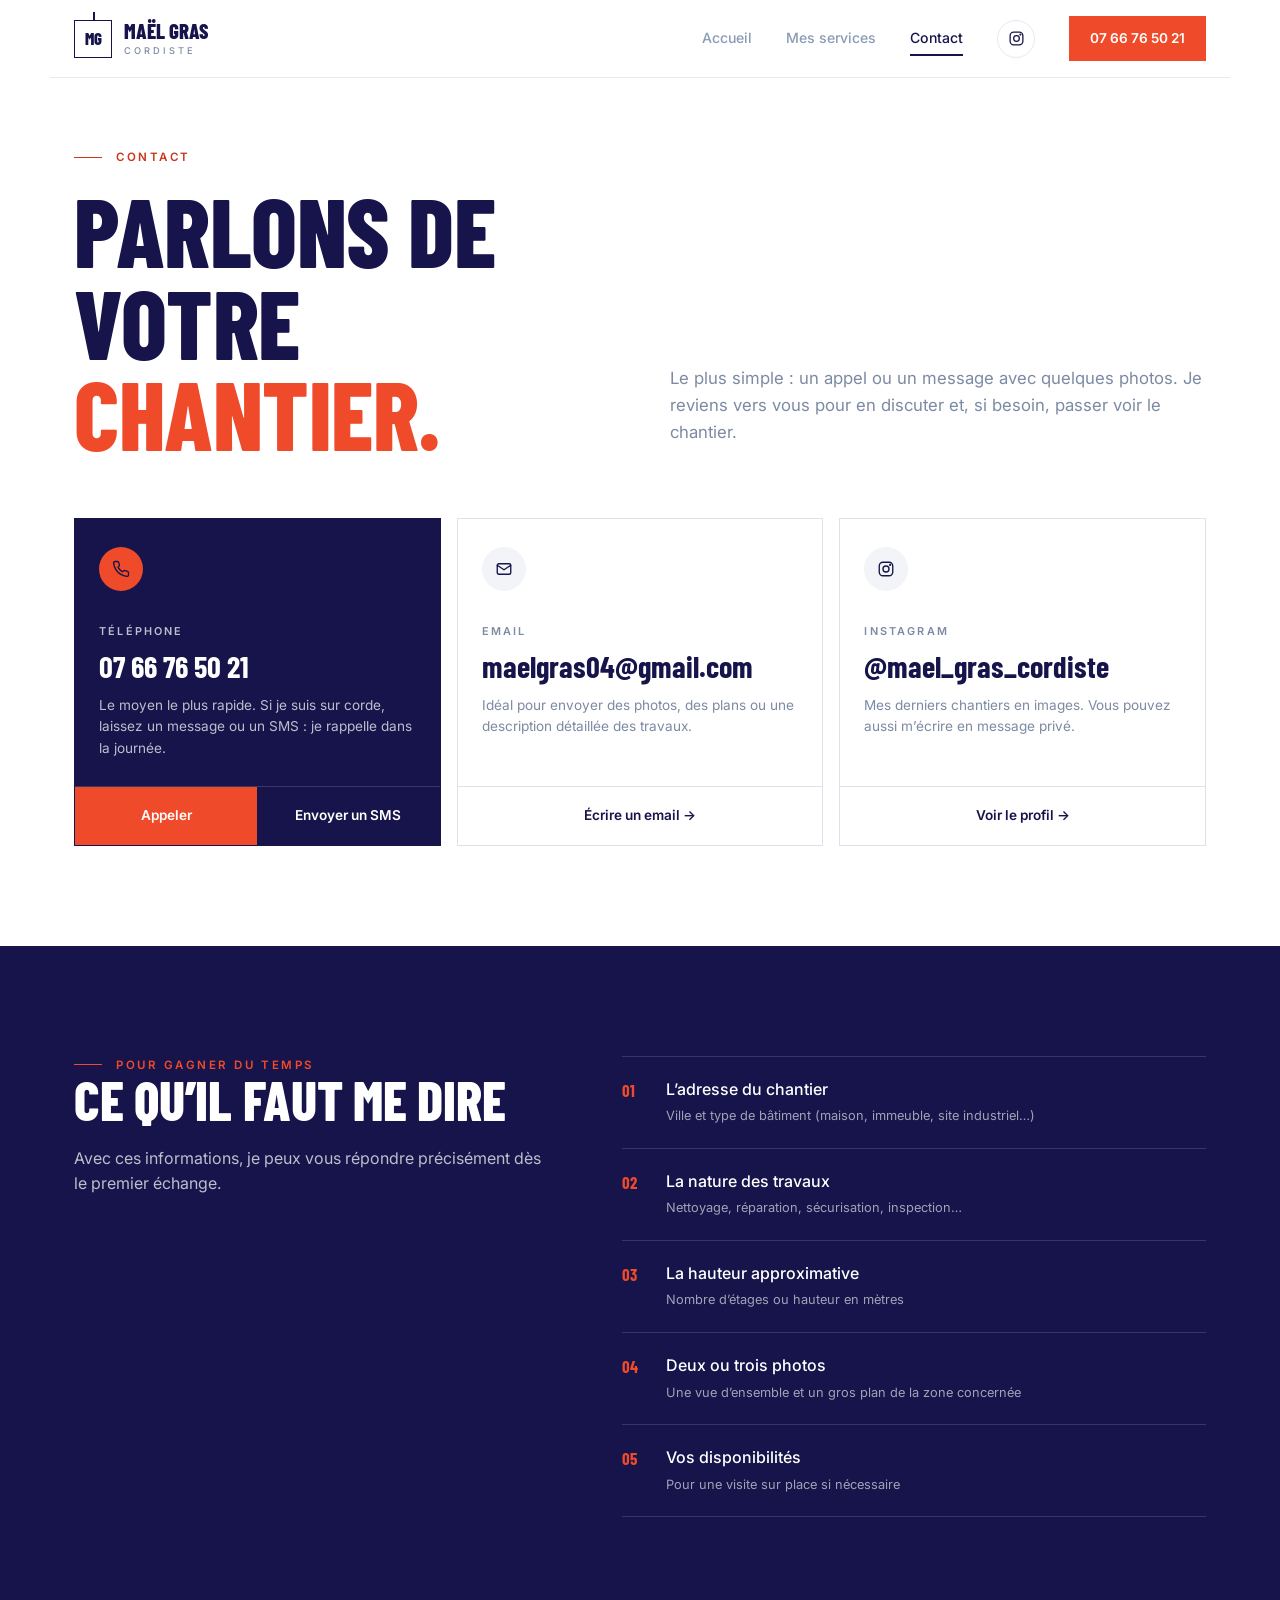
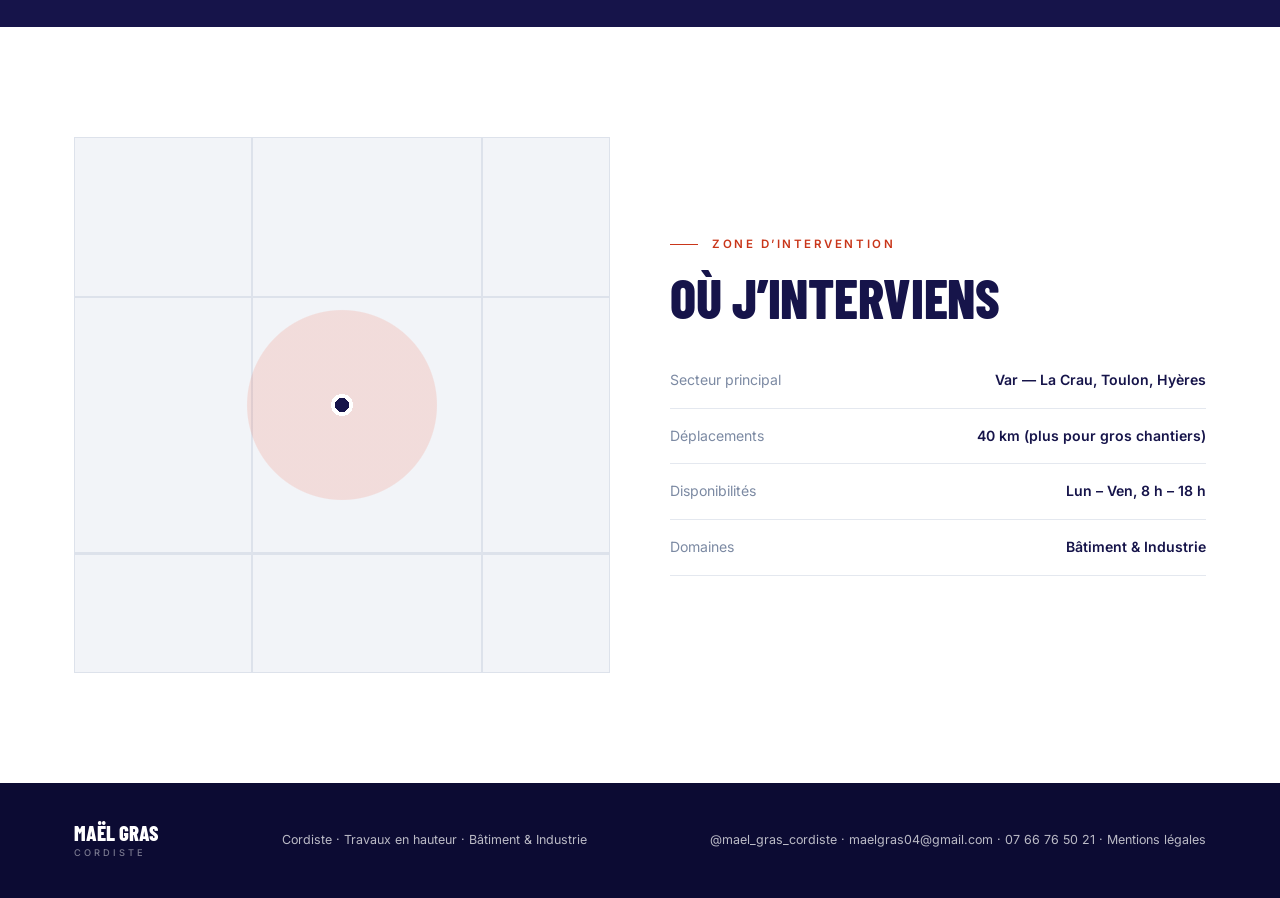
==== commit 6bf53321: "Ajout des mentions légales et du lien en pied de page Co-Authored-By: Claude Opus 5.5 <noreply@anthr" ====
--- a/contact.html
+++ b/contact.html
@@ -106,7 +106,7 @@
         <p class="eyebrow">Zone d’intervention</p>
         <h2>Où j’interviens</h2>
         <dl>
-          <div><dt>Secteur principal</dt><dd>Var — Toulon, Hyères, La Londe</dd></div>
+          <div><dt>Secteur principal</dt><dd>Var — La Crau, Toulon, Hyères</dd></div>
           <div><dt>Déplacements</dt><dd>40 km (plus pour gros chantiers)</dd></div>
           <div><dt>Disponibilités</dt><dd>Lun – Ven, 8 h – 18 h</dd></div>
           <div><dt>Domaines</dt><dd>Bâtiment &amp; Industrie</dd></div>
@@ -123,7 +123,8 @@
     <span>
       <a href="https://www.instagram.com/mael_gras_cordiste/" target="_blank" rel="noopener">@mael_gras_cordiste</a> ·
       <a href="mailto:maelgras04@gmail.com">maelgras04@gmail.com</a> ·
-      <a href="tel:+33766765021">07 66 76 50 21</a>
+      <a href="tel:+33766765021">07 66 76 50 21</a> ·
+      <a href="mentions-legales.html">Mentions légales</a>
     </span>
   </div>
 </footer>
--- a/assets/css/style.css
+++ b/assets/css/style.css
@@ -311,9 +311,9 @@
 
 .proofs {
   display: grid;
-  grid-template-columns: repeat(3, auto);
+  grid-template-columns: repeat(4, auto);
   justify-content: start;
-  gap: 48px;
+  gap: 40px;
   margin-top: 40px;
   padding-top: 26px;
   border-top: 1px solid var(--beige-line);
@@ -696,6 +696,30 @@
 }
 .zone dt { color: var(--muted); }
 .zone dd { margin: 0; font-weight: 600; text-align: right; }
+
+/* ---------- Mentions légales ---------- */
+
+.legal { padding: 70px 0 110px; }
+.legal .wrap { max-width: 820px; }
+.legal h1 { font-size: clamp(2.6rem, 6vw, 4.2rem); margin-bottom: 40px; }
+.legal h2 { font-size: 1.6rem; margin: 44px 0 14px; }
+.legal p:not(.eyebrow) { margin: 0; color: var(--muted); }
+.legal p a, .legal dd a { color: var(--navy); }
+.legal dl { margin: 0; border-top: 1px solid var(--line); }
+.legal dl div {
+  display: flex;
+  justify-content: space-between;
+  gap: 20px;
+  padding: 13px 0;
+  border-bottom: 1px solid var(--line);
+  font-size: 0.92rem;
+}
+.legal dt { color: var(--muted); }
+.legal dd { margin: 0; font-weight: 600; text-align: right; }
+@media (max-width: 560px) {
+  .legal dl div { flex-direction: column; gap: 2px; }
+  .legal dd { text-align: left; }
+}
 
 /* ---------- Pied de page ---------- */
 
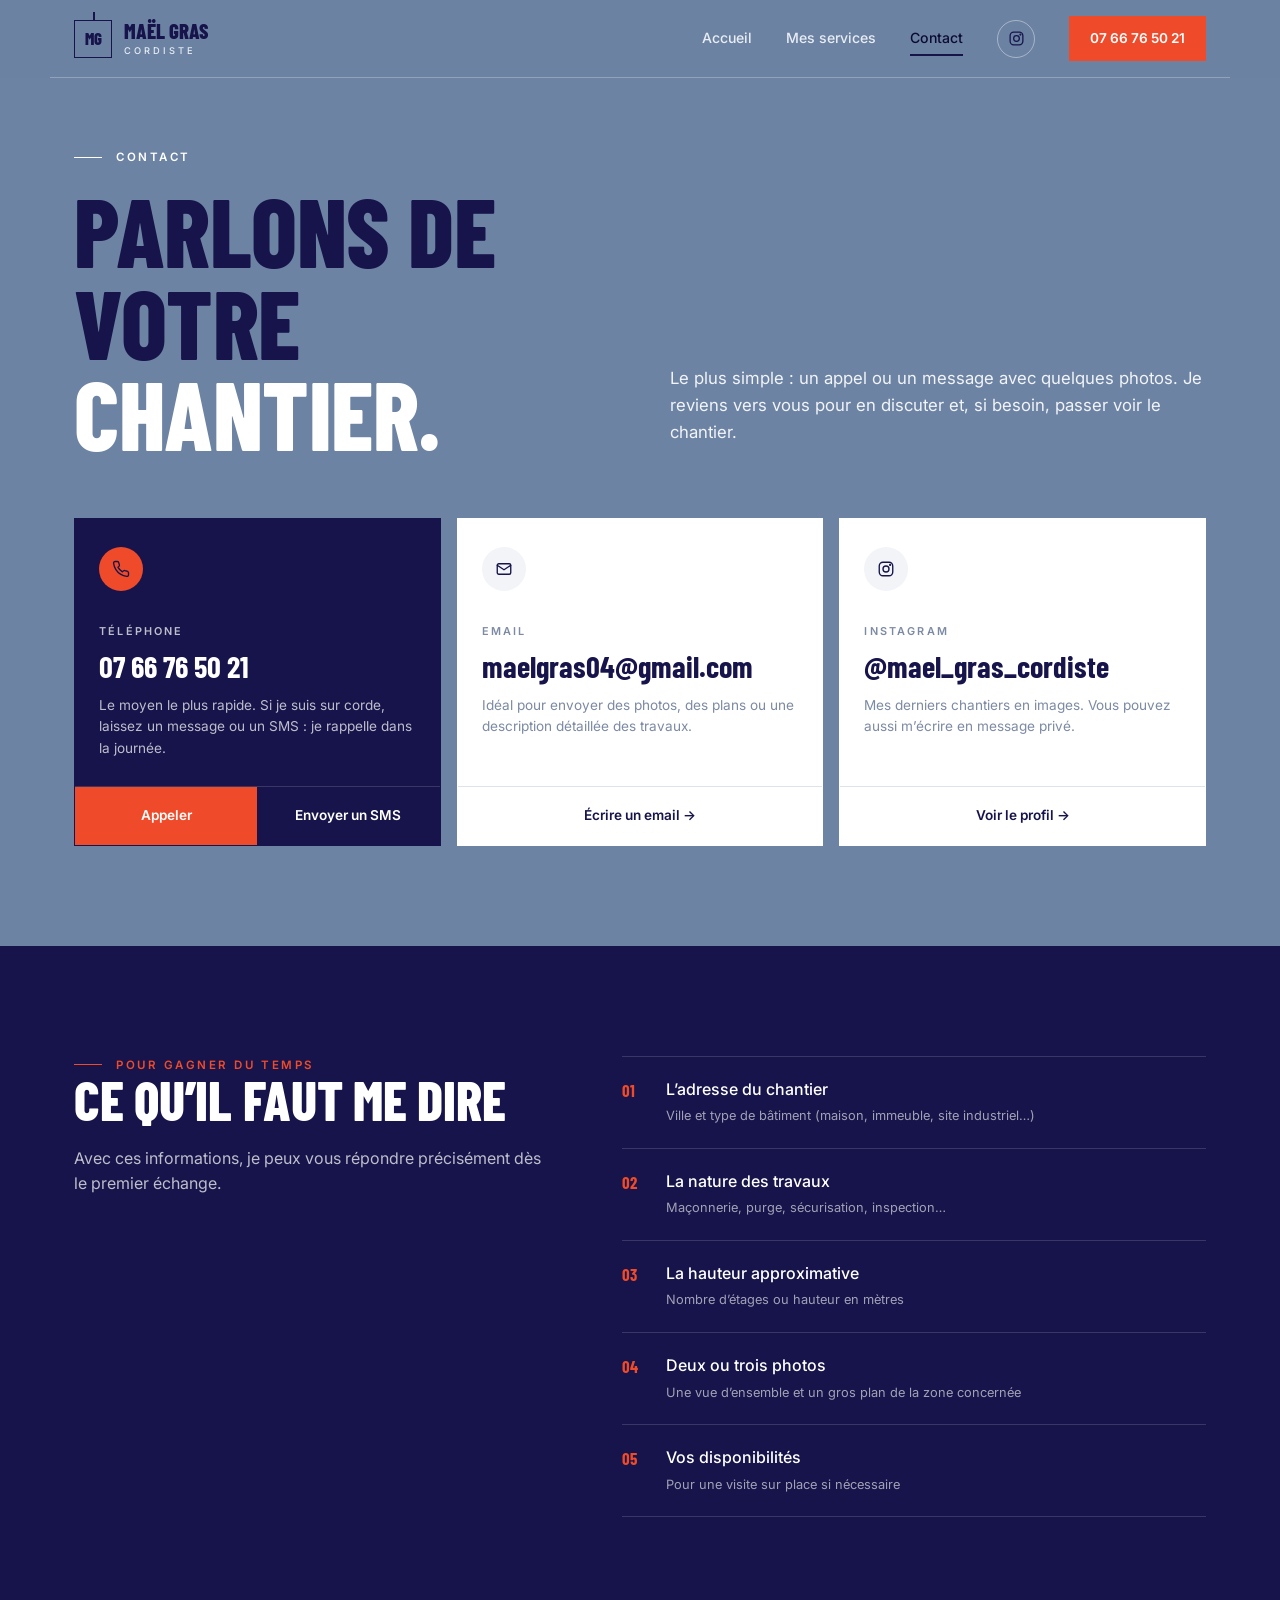
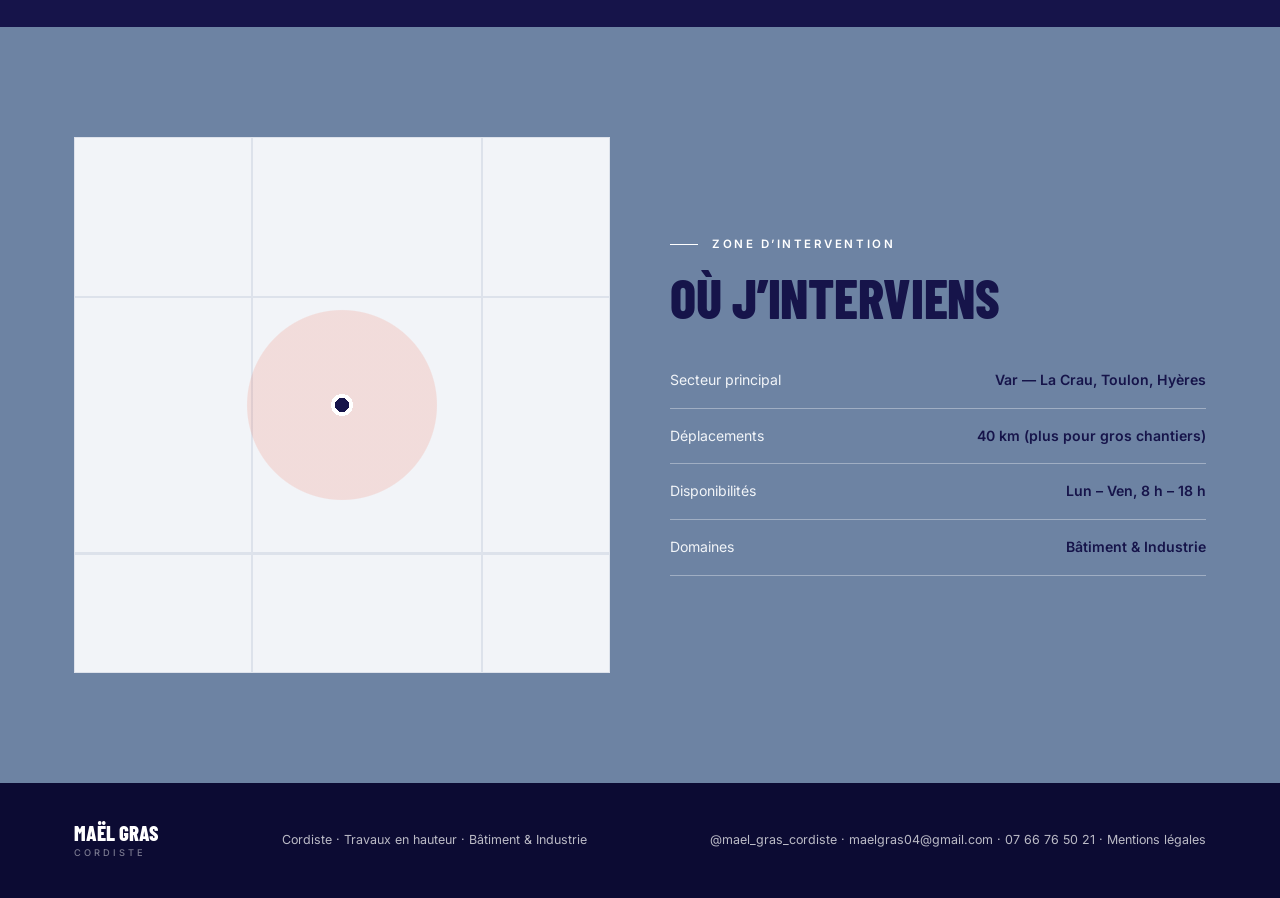
==== commit 45c45ec4: "Service 1 : maçonnerie, purge & réparation à la place du nettoyage Co-Authored-By: Claude Opus 5.5 <" ====
--- a/contact.html
+++ b/contact.html
@@ -88,7 +88,7 @@
       </div>
       <ol>
           <li><span class="num">01</span><div><strong>L’adresse du chantier</strong><span>Ville et type de bâtiment (maison, immeuble, site industriel…)</span></div></li>
-          <li><span class="num">02</span><div><strong>La nature des travaux</strong><span>Nettoyage, réparation, sécurisation, inspection…</span></div></li>
+          <li><span class="num">02</span><div><strong>La nature des travaux</strong><span>Maçonnerie, purge, sécurisation, inspection…</span></div></li>
           <li><span class="num">03</span><div><strong>La hauteur approximative</strong><span>Nombre d’étages ou hauteur en mètres</span></div></li>
           <li><span class="num">04</span><div><strong>Deux ou trois photos</strong><span>Une vue d’ensemble et un gros plan de la zone concernée</span></div></li>
           <li><span class="num">05</span><div><strong>Vos disponibilités</strong><span>Pour une visite sur place si nécessaire</span></div></li>
--- a/assets/css/style.css
+++ b/assets/css/style.css
@@ -308,6 +308,7 @@
 .hero h1 { margin-bottom: 28px; }
 .hero .lead { margin: 0 0 36px; }
 .hero .media { aspect-ratio: 4 / 5; }
+.hero .media img { object-position: 50% 35%; }
 
 .proofs {
   display: grid;
@@ -848,3 +849,48 @@
   .marquee-track { animation: none; }
   .marquee { overflow-x: auto; }
 }
+
+/* ---------- Fond principal bleu-gris (à la place du blanc) ---------- */
+
+:root { --page: #6d83a3; --on-page: #f1f4f8; }
+body { background: var(--page); }
+.site-header { background: rgba(109, 131, 163, 0.97); }
+.site-header .wrap { border-bottom-color: rgba(255, 255, 255, 0.25); }
+.main-nav a.nav-link { color: #e8edf4; }
+.main-nav a.nav-link:hover,
+.main-nav a.nav-link[aria-current="page"] { color: var(--navy-3); }
+.brand-name small { color: #e8edf4; }
+.icon-btn { border-color: rgba(255, 255, 255, 0.4); }
+
+.hero .lead,
+.service-hero .lead,
+.contact-hero .lead,
+.cta-center p,
+.proofs span,
+.breadcrumb,
+.zone dt,
+.section-head p:not(.eyebrow),
+.legal p:not(.eyebrow),
+.legal dt { color: var(--on-page); }
+.breadcrumb strong { color: var(--navy-3); }
+.hero .accent,
+.contact-hero .accent { color: var(--white); }
+.eyebrow,
+.note,
+.service-hero .kicker { color: var(--white); }
+.bg-beige .eyebrow { color: var(--orange-dark); }
+.proofs { border-top-color: rgba(255, 255, 255, 0.3); }
+.btn-outline { border-color: var(--navy-3); color: var(--navy-3); }
+.zone dl div,
+.legal dl,
+.legal dl div,
+.other-services a,
+.contact-card { border-color: rgba(255, 255, 255, 0.35); }
+.contact-card:not(.featured) { background: var(--white); }
+.legal p a, .legal dd a { color: var(--navy-3); }
+
+@media (max-width: 860px) {
+  .main-nav { background: var(--page); }
+  .main-nav a.nav-link { border-bottom-color: rgba(255, 255, 255, 0.25); }
+  .menu-toggle { background: transparent; border-color: rgba(255, 255, 255, 0.4); }
+}
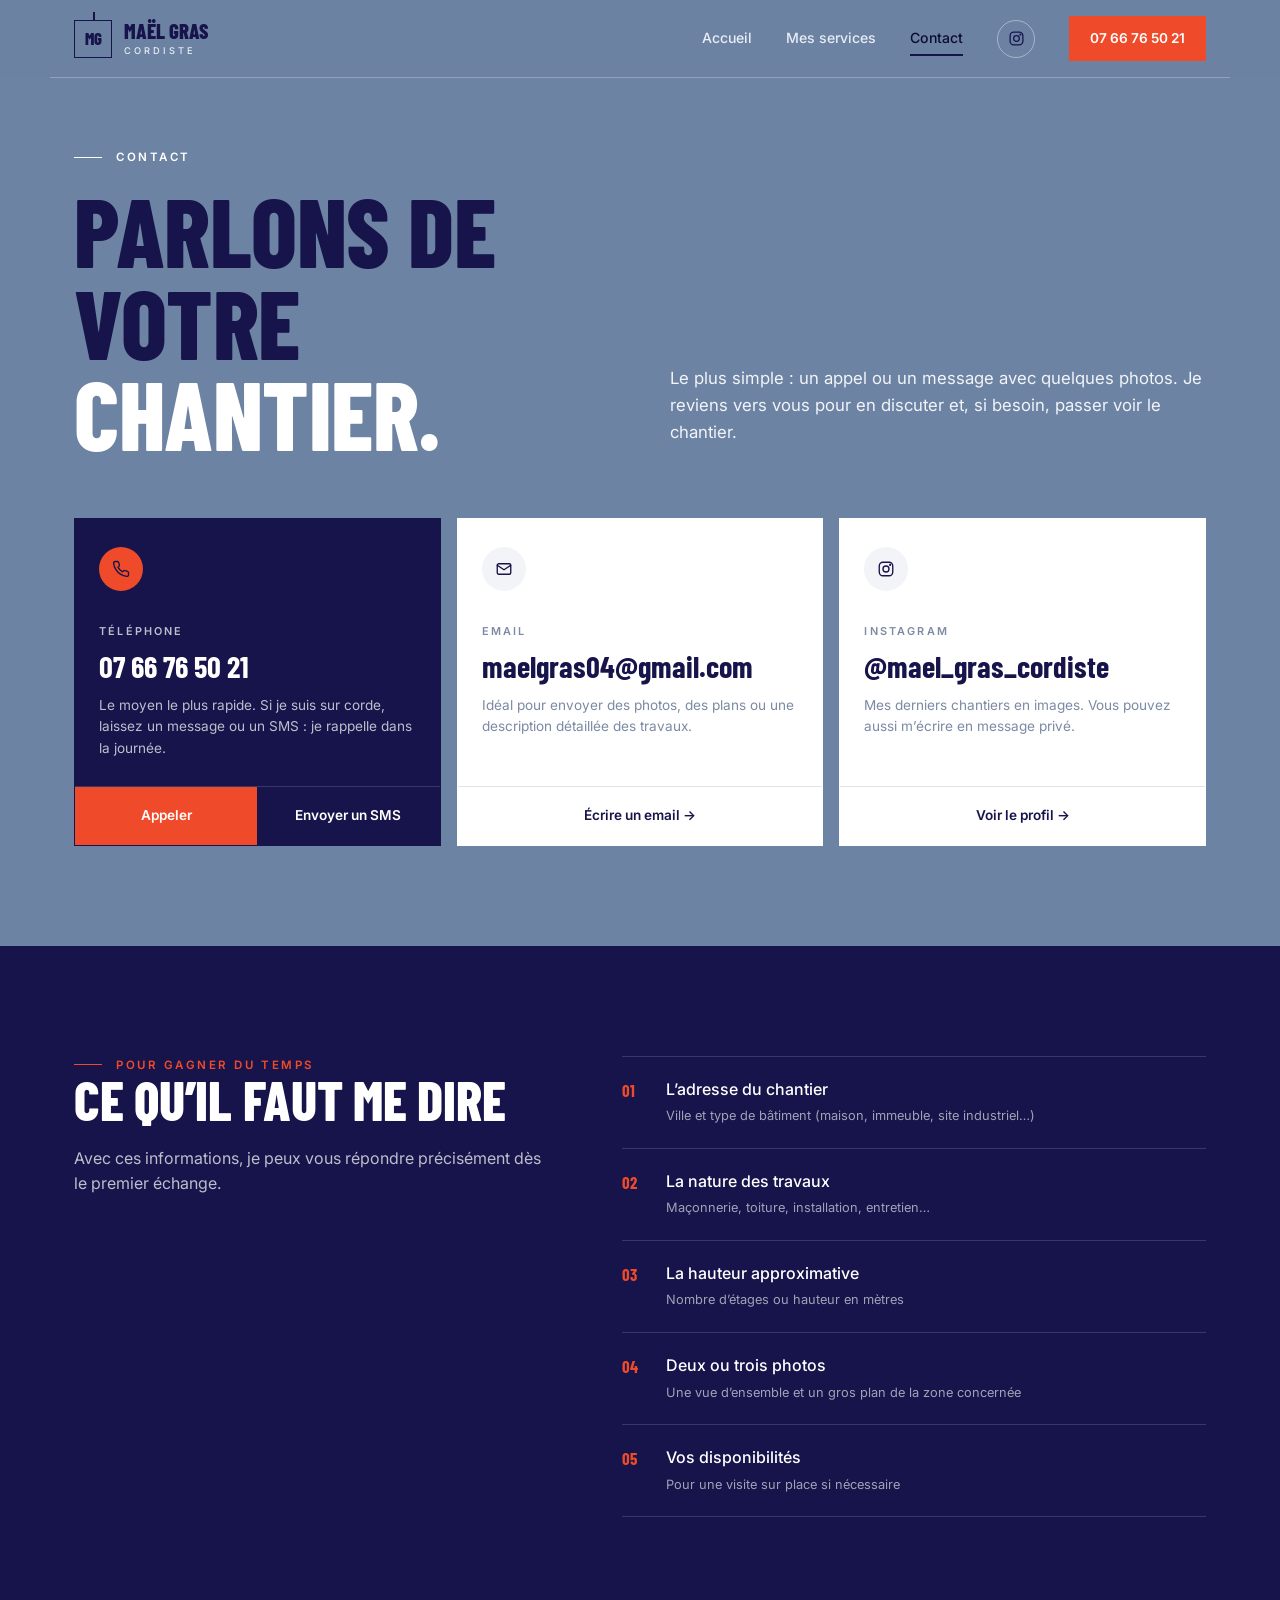
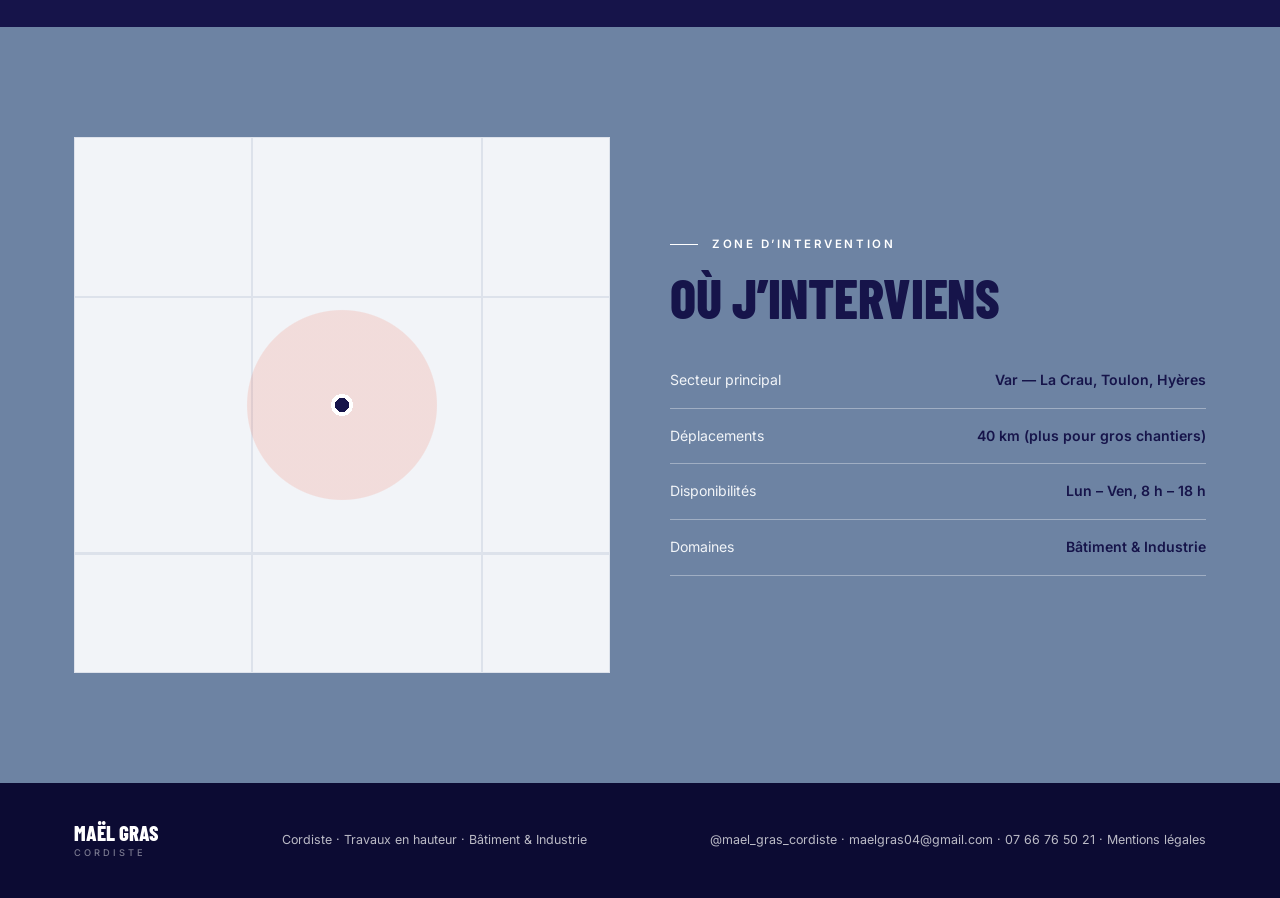
==== commit 49378953: "Services 3 et 4 : installations en hauteur, entretien & sécurisation Co-Authored-By: Claude Opus 5.5" ====
--- a/contact.html
+++ b/contact.html
@@ -88,7 +88,7 @@
       </div>
       <ol>
           <li><span class="num">01</span><div><strong>L’adresse du chantier</strong><span>Ville et type de bâtiment (maison, immeuble, site industriel…)</span></div></li>
-          <li><span class="num">02</span><div><strong>La nature des travaux</strong><span>Maçonnerie, purge, sécurisation, inspection…</span></div></li>
+          <li><span class="num">02</span><div><strong>La nature des travaux</strong><span>Maçonnerie, toiture, installation, entretien…</span></div></li>
           <li><span class="num">03</span><div><strong>La hauteur approximative</strong><span>Nombre d’étages ou hauteur en mètres</span></div></li>
           <li><span class="num">04</span><div><strong>Deux ou trois photos</strong><span>Une vue d’ensemble et un gros plan de la zone concernée</span></div></li>
           <li><span class="num">05</span><div><strong>Vos disponibilités</strong><span>Pour une visite sur place si nécessaire</span></div></li>
